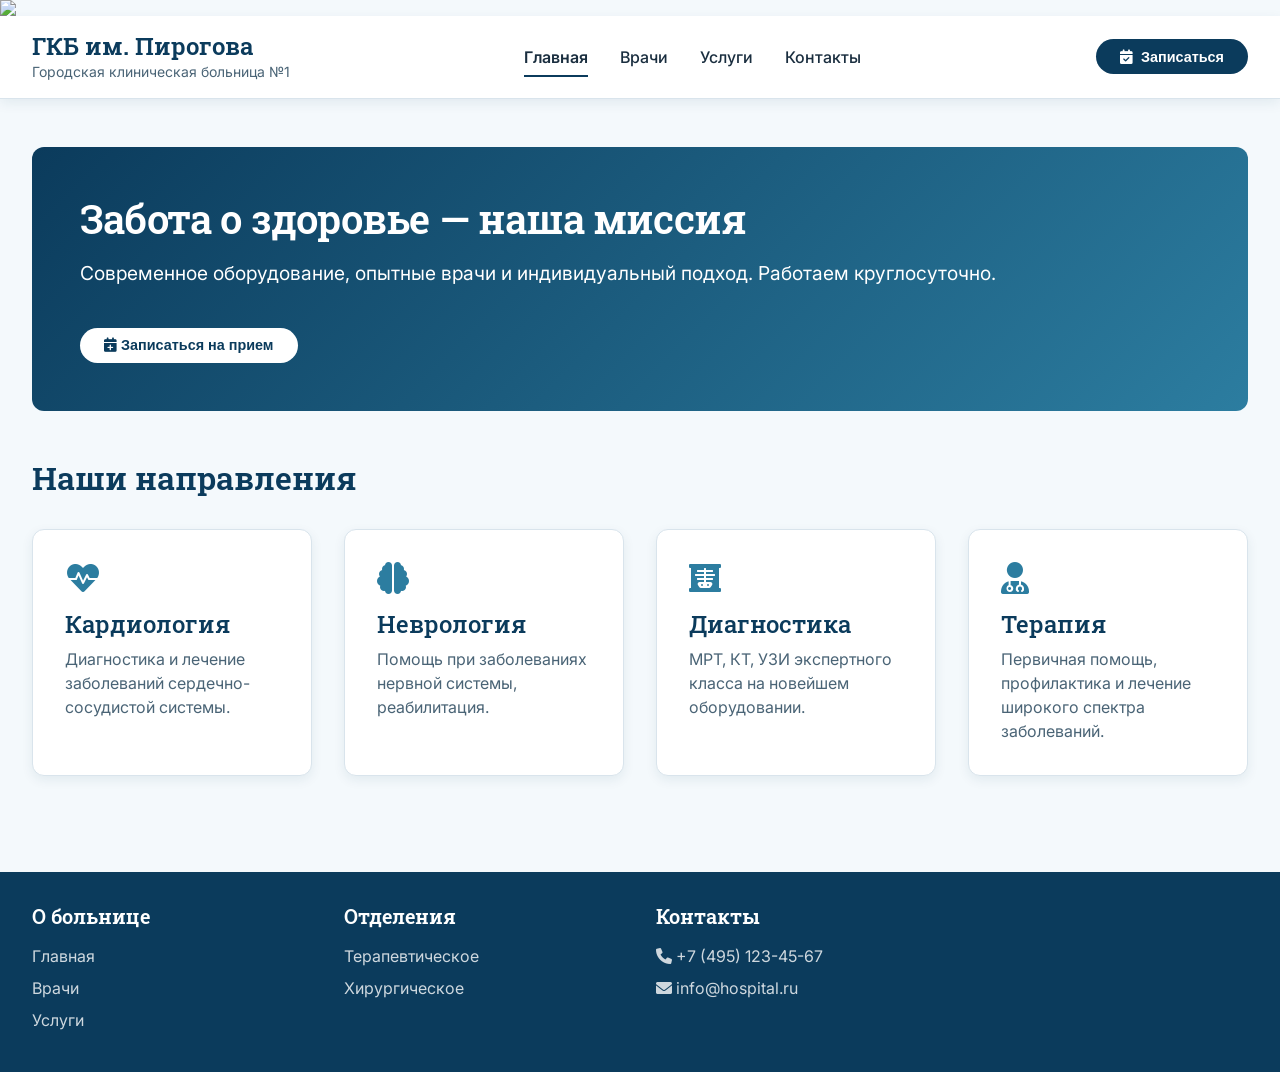
==== index.html @ 6b69a3fd "Add files via upload" ====
<!DOCTYPE html>
<html lang="ru">
<head>
    <meta charset="UTF-8">
    <meta name="viewport" content="width=device-width, initial-scale=1.0">
    <title>ГКБ им. Пирогова - Главная</title>
    <!-- Google Fonts -->
    <link rel="preconnect" href="https://fonts.googleapis.com">
    <link rel="preconnect" href="https://fonts.gstatic.com" crossorigin>
    <link href="https://fonts.googleapis.com/css2?family=Inter:opsz,wght@14..32,400;14..32,500;14..32,600;14..32,700&family=Roboto+Slab:wght@400;500;600;700&display=swap" rel="stylesheet">
    <!-- Font Awesome -->
    <link rel="stylesheet" href="https://cdnjs.cloudflare.com/ajax/libs/font-awesome/6.0.0-beta3/css/all.min.css">
    <!-- Общие стили -->
    <link rel="stylesheet" href="style.css">
    <style>
        .modal {
            display: none;
            position: fixed;
            top: 0;
            left: 0;
            width: 100%;
            height: 100%;
            background-color: rgba(0, 0, 0, 0.6);
            z-index: 1000;
            justify-content: center;
            align-items: center;
            backdrop-filter: blur(5px);
        }

        .modal.active {
            display: flex;
        }

        .modal-content {
            background-color: var(--color-surface);
            border-radius: var(--border-radius);
            width: 90%;
            max-width: 500px;
            max-height: 90vh;
            overflow-y: auto;
            box-shadow: 0 25px 50px rgba(0, 0, 0, 0.3);
            animation: slideIn 0.3s ease;
        }

        @keyframes slideIn {
            from {
                transform: translateY(-50px);
                opacity: 0;
            }
            to {
                transform: translateY(0);
                opacity: 1;
            }
        }

        .modal-header {
            padding: var(--space-lg);
            border-bottom: 1px solid var(--color-border);
            display: flex;
            justify-content: space-between;
            align-items: center;
            background: linear-gradient(135deg, var(--color-primary) 0%, var(--color-secondary) 100%);
            color: white;
            border-radius: var(--border-radius) var(--border-radius) 0 0;
        }

        .modal-header h3 {
            color: white;
            margin-bottom: 0;
            font-size: 1.5rem;
        }

        .modal-header h3 i {
            margin-right: 10px;
        }

        .modal-close {
            background: none;
            border: none;
            color: white;
            font-size: 2rem;
            cursor: pointer;
            opacity: 0.8;
            transition: opacity 0.2s;
            line-height: 1;
        }

        .modal-close:hover {
            opacity: 1;
        }

        .modal-body {
            padding: var(--space-lg);
        }

        /* Стили формы */
        .appointment-form {
            display: flex;
            flex-direction: column;
            gap: var(--space-md);
        }

        .form-group {
            display: flex;
            flex-direction: column;
            gap: var(--space-xs);
        }

        .form-group label {
            font-weight: 600;
            color: var(--color-text-primary);
            font-size: 0.95rem;
        }

        .form-group label i {
            color: var(--color-secondary);
            width: 20px;
            margin-right: 5px;
        }

        .form-group input,
        .form-group select,
        .form-group textarea {
            padding: 0.8rem;
            border: 1px solid var(--color-border);
            border-radius: 8px;
            font-family: var(--font-main);
            font-size: 1rem;
            transition: all 0.2s;
        }

        .form-group input:focus,
        .form-group select:focus,
        .form-group textarea:focus {
            outline: none;
            border-color: var(--color-secondary);
            box-shadow: 0 0 0 3px rgba(44, 125, 160, 0.1);
        }

        .form-group input.error,
        .form-group select.error {
            border-color: #dc3545;
        }

        .error-message {
            color: #dc3545;
            font-size: 0.85rem;
            margin-top: 4px;
            display: none;
        }

        .error-message.show {
            display: block;
        }

        .form-row {
            display: grid;
            grid-template-columns: 1fr 1fr;
            gap: var(--space-sm);
        }

        .checkbox-group {
            display: flex;
            align-items: center;
            gap: 10px;
            margin: var(--space-xs) 0;
        }

        .checkbox-group input[type="checkbox"] {
            width: 18px;
            height: 18px;
            cursor: pointer;
        }

        .checkbox-group label {
            font-size: 0.9rem;
            color: var(--color-text-secondary);
            cursor: pointer;
        }

        .form-actions {
            display: flex;
            gap: var(--space-sm);
            margin-top: var(--space-md);
        }

        .btn-submit {
            flex: 2;
            background-color: var(--color-primary);
            color: white;
            padding: 0.8rem;
            border: none;
            border-radius: 8px;
            font-weight: 600;
            cursor: pointer;
            transition: background-color 0.2s;
            display: inline-flex;
            align-items: center;
            justify-content: center;
            gap: 8px;
        }

        .btn-submit:hover {
            background-color: var(--color-secondary);
        }

        .btn-cancel {
            flex: 1;
            background-color: transparent;
            color: var(--color-text-secondary);
            padding: 0.8rem;
            border: 1px solid var(--color-border);
            border-radius: 8px;
            font-weight: 600;
            cursor: pointer;
            transition: all 0.2s;
        }

        .btn-cancel:hover {
            background-color: var(--color-border);
        }

        .service-info {
            background-color: var(--color-background);
            padding: var(--space-sm);
            border-radius: 8px;
            margin-bottom: var(--space-sm);
            font-size: 0.95rem;
            border-left: 4px solid var(--color-accent);
        }

        .service-info i {
            color: var(--color-secondary);
            margin-right: 8px;
        }

        /* Уведомление об успехе */
        .success-notification {
            position: fixed;
            bottom: 30px;
            right: 30px;
            background-color: #2ecc71;
            color: white;
            padding: var(--space-md) var(--space-lg);
            border-radius: var(--border-radius);
            box-shadow: 0 5px 20px rgba(46, 204, 113, 0.3);
            transform: translateX(400px);
            transition: transform 0.3s ease;
            z-index: 1001;
            display: flex;
            align-items: center;
            gap: 10px;
        }

        .success-notification.show {
            transform: translateX(0);
        }

        .success-notification i {
            font-size: 1.5rem;
        }

        @media (max-width: 768px) {
            .form-row {
                grid-template-columns: 1fr;
            }

            .modal-content {
                width: 95%;
            }
        }
    </style>
</head>
<body>
<img src="myphoto.jpg">
    <!-- Модальное окно записи -->
    <div class="modal" id="appointmentModal">
        <div class="modal-content">
            <div class="modal-header">
                <h3>
                    <i class="fas fa-calendar-plus"></i>
                    Запись на прием
                </h3>
                <button class="modal-close" onclick="closeModal()">&times;</button>
            </div>
            <div class="modal-body">
                <div class="service-info" id="selectedServiceInfo" style="display: none;">
                    <i class="fas fa-info-circle"></i>
                    <span id="selectedServiceText"></span>
                </div>

                <form class="appointment-form" id="appointmentForm" onsubmit="submitAppointment(event)">
                    <div class="form-group">
                        <label><i class="fas fa-user"></i> ФИО *</label>
                        <input type="text" id="name" placeholder="Иванов Иван Иванович" required>
                        <div class="error-message" id="nameError">Пожалуйста, введите ФИО</div>
                    </div>
                    <div class="form-row">
                        <div class="form-group">
                            <label><i class="fas fa-phone"></i> Телефон *</label>
                            <input type="tel" id="phone" placeholder="+7 (___) ___-__-__" required>
                            <div class="error-message" id="phoneError">Введите корректный телефон</div>
                        </div>
                        <div class="form-group">
                            <label><i class="fas fa-calendar"></i> Дата *</label>
                            <input type="date" id="date" required>
                            <div class="error-message" id="dateError">Выберите дату</div>
                        </div>
                    </div>
                    <div class="form-row">
                        <div class="form-group">
                            <label><i class="fas fa-clock"></i> Время</label>
                            <select id="time">
                                <option value="09:00">09:00</option>
                                <option value="10:00">10:00</option>
                                <option value="11:00">11:00</option>
                                <option value="12:00">12:00</option>
                                <option value="13:00">13:00</option>
                                <option value="14:00">14:00</option>
                                <option value="15:00">15:00</option>
                                <option value="16:00">16:00</option>
                                <option value="17:00">17:00</option>
                            </select>
                        </div>
                        <div class="form-group">
                            <label><i class="fas fa-user-md"></i> Специалист</label>
                            <select id="doctor">
                                <option value="">Выберите врача</option>
                                <option value="Петрова А.И. (кардиолог)">Петрова А.И. (кардиолог)</option>
                                <option value="Соколов Д.П. (невролог)">Соколов Д.П. (невролог)</option>
                                <option value="Иванова Е.С. (УЗИ)">Иванова Е.С. (УЗИ)</option>
                                <option value="Козлов А.В. (хирург)">Козлов А.В. (хирург)</option>
                                <option value="Михайлова Т.В. (терапевт)">Михайлова Т.В. (терапевт)</option>
                            </select>
                        </div>
                    </div>
                    <div class="form-group">
                        <label><i class="fas fa-comment"></i> Комментарий</label>
                        <textarea id="comment" rows="3" placeholder="Укажите жалобы или дополнительные пожелания..."></textarea>
                    </div>

                    <div class="form-group">
                        <label><i class="fas fa-phone-alt"></i> Заказать звонок</label>
                        <div class="checkbox-group">
                            <input type="checkbox" id="callRequest">
                            <label for="callRequest">Перезвоните мне для подтверждения записи</label>
                        </div>
                    </div>

                    <div class="checkbox-group">
                        <input type="checkbox" id="consent" required>
                        <label for="consent">Я согласен на обработку персональных данных *</label>
                    </div>
                    <div class="error-message" id="consentError">Необходимо дать согласие</div>

                    <div class="form-actions">
                        <button type="button" class="btn-cancel" onclick="closeModal()">Отмена</button>
                        <button type="submit" class="btn-submit">
                            <i class="fas fa-paper-plane"></i>
                            Отправить заявку
                        </button>
                    </div>
                </form>

                <p style="font-size: 0.8rem; color: var(--color-text-secondary); margin-top: var(--space-sm); text-align: center;">
                    * - обязательные поля
                </p>
            </div>
        </div>
    </div>
    <header>
        <div class="container header-content">
            <div class="logo">
                <h2>ГКБ им. Пирогова</h2>
                <p>Городская клиническая больница №1</p>
            </div>
            <nav>
                <ul>
                    <li><a href="index.html" class="active">Главная</a></li>
                    <li><a href="doctors.html">Врачи</a></li>
                    <li><a href="services.html">Услуги</a></li>
                    <li><a href="contacts.html">Контакты</a></li>
                </ul>
            </nav>
            <button class="btn-appointment" onclick="openModal()">
                <i class="fas fa-calendar-check"></i>
                Записаться
            </button>
        </div>
    </header>

    <main>
        <div class="container">
            <div class="hero-section">
                <h1>Забота о здоровье — наша миссия</h1>
                <p style="font-size: 1.2rem; margin-bottom: var(--space-md);">Современное оборудование, опытные врачи и индивидуальный подход. Работаем круглосуточно.</p>
                <button class="btn-appointment" onclick="openModal()">
                    <i class="fas fa-calendar-plus"></i>
                    Записаться на прием
                </button>
            </div>

            <section>
                <h2>Наши направления</h2>
                <div class="card-grid">
                    <div class="card">
                        <i class="fas fa-heartbeat"></i>
                        <h3>Кардиология</h3>
                        <p>Диагностика и лечение заболеваний сердечно-сосудистой системы.</p>
                    </div>
                    <div class="card">
                        <i class="fas fa-brain"></i>
                        <h3>Неврология</h3>
                        <p>Помощь при заболеваниях нервной системы, реабилитация.</p>
                    </div>
                    <div class="card">
                        <i class="fas fa-x-ray"></i>
                        <h3>Диагностика</h3>
                        <p>МРТ, КТ, УЗИ экспертного класса на новейшем оборудовании.</p>
                    </div>
                    <div class="card">
                        <i class="fas fa-user-md"></i>
                        <h3>Терапия</h3>
                        <p>Первичная помощь, профилактика и лечение широкого спектра заболеваний.</p>
                    </div>
                </div>
            </section>
        </div>
    </main>

    <footer>
        <div class="container">
            <div class="footer-grid">
                <div class="footer-col">
                    <h4>О больнице</h4>
                    <ul>
                        <li><a href="index.html">Главная</a></li>
                        <li><a href="doctors.html">Врачи</a></li>
                        <li><a href="services.html">Услуги</a></li>
                    </ul>
                </div>
                <div class="footer-col">
                    <h4>Отделения</h4>
                    <ul>
                        <li><a href="#">Терапевтическое</a></li>
                        <li><a href="#">Хирургическое</a></li>
                    </ul>
                </div>
                <div class="footer-col">
                    <h4>Контакты</h4>
                    <ul>
                        <li><i class="fas fa-phone"></i> +7 (495) 123-45-67</li>
                        <li><i class="fas fa-envelope"></i> info@hospital.ru</li>
                    </ul>
                </div>
            </div>
        </div>
    </footer>

    <script>
        // Текущие данные для записи
        let currentDoctor = '';
        let currentService = '';

        // Открыть модальное окно
        function openModal(doctor = '', service = '') {
            currentDoctor = doctor;
            currentService = service;

            const modal = document.getElementById('appointmentModal');
            const serviceInfo = document.getElementById('selectedServiceInfo');
            const serviceText = document.getElementById('selectedServiceText');

            if (doctor || service) {
                serviceInfo.style.display = 'block';
                if (doctor) {
                    serviceText.textContent = `Запись к врачу: ${doctor}`;
                } else if (service) {
                    serviceText.textContent = `Услуга: ${service}`;
                }
            } else {
                serviceInfo.style.display = 'none';
            }

            // Устанавливаем минимальную дату (сегодня)
            const today = new Date().toISOString().split('T')[0];
            document.getElementById('date').min = today;

            modal.classList.add('active');
            document.body.style.overflow = 'hidden'; // Запрещаем прокрутку фона
        }

        // Закрыть модальное окно
        function closeModal() {
            document.getElementById('appointmentModal').classList.remove('active');
            document.body.style.overflow = ''; // Возвращаем прокрутку
            // Сбрасываем форму
            document.getElementById('appointmentForm').reset();
            // Скрываем ошибки
            document.querySelectorAll('.error-message').forEach(el => el.classList.remove('show'));
        }

        // Валидация телефона
        function validatePhone(phone) {
            const phoneRegex = /^(\+7|8)[\s\-]?\(?\d{3}\)?[\s\-]?\d{3}[\s\-]?\d{2}[\s\-]?\d{2}$/;
            return phoneRegex.test(phone.replace(/\s+/g, ''));
        }

        // Показать уведомление об успехе
        function showSuccessMessage(name, phone, callRequest) {
            const notification = document.getElementById('successNotification');
            const messageSpan = document.getElementById('successMessage');

            if (callRequest) {
                messageSpan.textContent = `Заказан звонок на номер ${phone}. Ожидайте звонка в ближайшее время.`;
            } else {
                messageSpan.textContent = `Спасибо, ${name}! Мы отправили подтверждение на ваш номер.`;
            }

            notification.classList.add('show');

            // Скрыть через 5 секунд
            setTimeout(() => {
                notification.classList.remove('show');
            }, 5000);
        }

        // Отправка формы
        function submitAppointment(event) {
            event.preventDefault();

            // Сброс ошибок
            document.querySelectorAll('.error-message').forEach(el => el.classList.remove('show'));

            // Получаем значения
            const name = document.getElementById('name').value.trim();
            const phone = document.getElementById('phone').value.trim();
            const date = document.getElementById('date').value;
            const doctor = document.getElementById('doctor').value;
            const comment = document.getElementById('comment').value;
            const callRequest = document.getElementById('callRequest').checked;
            const consent = document.getElementById('consent').checked;

            let isValid = true;

            // Валидация
            if (!name) {
                document.getElementById('nameError').classList.add('show');
                isValid = false;
            }

            if (!phone || !validatePhone(phone)) {
                document.getElementById('phoneError').classList.add('show');
                isValid = false;
            }

            if (!date) {
                document.getElementById('dateError').classList.add('show');
                isValid = false;
            }

            if (!consent) {
                document.getElementById('consentError').classList.add('show');
                isValid = false;
            }

            if (!isValid) {
                return;
            }

            // Здесь можно отправить данные на сервер
            console.log('Данные формы:', {
                name,
                phone,
                date,
                time: document.getElementById('time').value,
                doctor: doctor || 'Не выбран',
                comment,
                callRequest,
                currentDoctor,
                currentService
            });

            // Показываем сообщение об успехе
            showSuccessMessage(name, phone, callRequest);

            // Закрываем модальное окно
            closeModal();

            // Очищаем форму
            document.getElementById('appointmentForm').reset();
        }

        // Закрытие модального окна по клику на фон
        window.onclick = function(event) {
            const modal = document.getElementById('appointmentModal');
            if (event.target === modal) {
                closeModal();
            }
        }

        // Маска для телефона (простая версия)
        document.addEventListener('DOMContentLoaded', function() {
            const phoneInput = document.getElementById('phone');
            if (phoneInput) {
                phoneInput.addEventListener('input', function(e) {
                    let value = e.target.value.replace(/\D/g, '');
                    if (value.length > 0) {
                        if (value.startsWith('7')) {
                            value = '+7' + value.slice(1);
                        } else if (value.startsWith('8')) {
                            value = '+7' + value.slice(1);
                        } else {
                            value = '+7' + value;
                        }
                    }
                    e.target.value = value;
                });
            }
        });
    </script>
</body>
</html>
---- style.css ----
* {
    margin: 0;
    padding: 0;
    box-sizing: border-box;
}

:root {
    --color-primary: #0B3B5C;
    --color-secondary: #2C7DA0;
    --color-accent: #4CB5AB;
    --color-background: #F4F9FC;
    --color-surface: #FFFFFF;
    --color-text-primary: #1A2E3F;
    --color-text-secondary: #4A6476;
    --color-border: #D9E4EC;
    --color-success: #2E7D32;
    --color-error: #C62828;

    --font-main: 'Inter', -apple-system, BlinkMacSystemFont, sans-serif;
    --font-headings: 'Roboto Slab', 'Times New Roman', serif;

    --space-xs: 0.5rem;
    --space-sm: 1rem;
    --space-md: 1.5rem;
    --space-lg: 2rem;
    --space-xl: 3rem;

    --border-radius: 12px;
    --box-shadow: 0 4px 12px rgba(11, 59, 92, 0.08);
}

body {
    font-family: var(--font-main);
    color: var(--color-text-primary);
    background-color: var(--color-background);
    line-height: 1.5;
    font-size: 16px;
    font-weight: 400;
    min-height: 100vh;
    display: flex;
    flex-direction: column;
}

/* === ТИПОГРАФИКА И ИЕРАРХИЯ === */
h1, h2, h3, h4 {
    font-family: var(--font-headings);
    font-weight: 500;
    color: var(--color-primary);
    line-height: 1.2;
    margin-bottom: var(--space-sm);
}

h1 {
    font-size: 2.5rem;
    font-weight: 600;
    letter-spacing: -0.02em;
}

h2 {
    font-size: 2rem;
    font-weight: 600;
}

h3 {
    font-size: 1.5rem;
}

h4 {
    font-size: 1.25rem;
    font-weight: 600;
    font-family: var(--font-main);
}

p {
    margin-bottom: var(--space-sm);
    color: var(--color-text-secondary);
}

a {
    text-decoration: none;
    color: inherit;
}

/* === КОНТЕЙНЕР === */
.container {
    max-width: 1280px;
    margin: 0 auto;
    padding: 0 var(--space-lg);
    width: 100%;
}

/* === ХЕДЕР === */
header {
    background-color: var(--color-surface);
    border-bottom: 1px solid var(--color-border);
    padding: var(--space-sm) 0;
    position: sticky;
    top: 0;
    z-index: 100;
    box-shadow: var(--box-shadow);
}

.header-content {
    display: flex;
    justify-content: space-between;
    align-items: center;
    flex-wrap: wrap;
    gap: var(--space-sm);
}

.logo h2 {
    margin-bottom: 0;
    font-size: 1.5rem;
    color: var(--color-primary);
}

.logo p {
    margin-bottom: 0;
    font-size: 0.875rem;
    color: var(--color-text-secondary);
}

nav ul {
    display: flex;
    list-style: none;
    gap: var(--space-lg);
    flex-wrap: wrap;
}

nav a {
    font-weight: 500;
    padding: var(--space-xs) 0;
    border-bottom: 2px solid transparent;
    transition: border-color 0.2s;
}

nav a:hover {
    border-bottom-color: var(--color-accent);
}

nav a.active {
    border-bottom-color: var(--color-primary);
    font-weight: 600;
}

.btn-appointment {
    background-color: var(--color-primary);
    color: white;
    padding: 0.6rem var(--space-md);
    border-radius: 40px;
    font-weight: 600;
    font-size: 0.9rem;
    transition: background-color 0.2s;
    border: none;
    cursor: pointer;
    display: inline-flex;
    align-items: center;
    gap: 8px;
}

.btn-appointment:hover {
    background-color: var(--color-secondary);
}

/* === ОСНОВНОЙ КОНТЕНТ === */
main {
    flex: 1;
    padding: var(--space-xl) 0;
}

/* === ФУТЕР === */
footer {
    background-color: var(--color-primary);
    color: rgba(255, 255, 255, 0.8);
    padding: var(--space-lg) 0;
    margin-top: auto;
}

.footer-grid {
    display: grid;
    grid-template-columns: repeat(4, 1fr);
    gap: var(--space-lg);
}

.footer-col h4 {
    color: white;
    margin-bottom: var(--space-sm);
    font-family: var(--font-headings);
}

.footer-col ul {
    list-style: none;
}

.footer-col li {
    margin-bottom: var(--space-xs);
}

.footer-col a {
    transition: opacity 0.2s;
}

.footer-col a:hover {
    opacity: 1;
    text-decoration: underline;
}

.copyright {
    text-align: center;
    margin-top: var(--space-lg);
    padding-top: var(--space-lg);
    border-top: 1px solid rgba(255, 255, 255, 0.2);
    font-size: 0.875rem;
}

/* === КОМПОНЕНТЫ === */
.page-header {
    margin-bottom: var(--space-xl);
    text-align: center;
}

.page-header p {
    font-size: 1.2rem;
    max-width: 700px;
    margin-left: auto;
    margin-right: auto;
}

.hero-section {
    background: linear-gradient(135deg, var(--color-primary) 0%, var(--color-secondary) 100%);
    color: white;
    padding: var(--space-xl);
    border-radius: var(--border-radius);
    margin-bottom: var(--space-xl);
}

.hero-section h1,
.hero-section h2,
.hero-section p {
    color: white;
}

.hero-section .btn-appointment {
    background-color: white;
    color: var(--color-primary);
    margin-top: var(--space-sm);
    display: inline-block;
}

.hero-section .btn-appointment:hover {
    background-color: var(--color-background);
}

.card-grid {
    display: grid;
    grid-template-columns: repeat(auto-fit, minmax(280px, 1fr));
    gap: var(--space-lg);
    margin: var(--space-lg) 0;
}

.card {
    background-color: var(--color-surface);
    border-radius: var(--border-radius);
    padding: var(--space-lg);
    box-shadow: var(--box-shadow);
    border: 1px solid var(--color-border);
    transition: transform 0.2s, box-shadow 0.2s;
}

.card:hover {
    transform: translateY(-4px);
    box-shadow: 0 8px 24px rgba(11, 59, 92, 0.12);
}

.card i {
    font-size: 2rem;
    color: var(--color-secondary);
    margin-bottom: var(--space-sm);
}

.card h3 {
    margin-bottom: var(--space-xs);
}

.card p {
    margin-bottom: 0;
}

.btn-outline {
    border: 1px solid var(--color-primary);
    color: var(--color-primary);
    background: transparent;
    padding: 0.4rem var(--space-sm);
    border-radius: 40px;
    font-size: 0.8rem;
    font-weight: 600;
    cursor: pointer;
    transition: all 0.2s;
    display: inline-flex;
    align-items: center;
    gap: 4px;
}

.btn-outline:hover {
    background-color: var(--color-primary);
    color: white;
}

.btn-primary {
    background-color: var(--color-primary);
    color: white;
    padding: 0.6rem var(--space-md);
    border-radius: 40px;
    font-weight: 600;
    font-size: 0.9rem;
    transition: background-color 0.2s;
    border: none;
    cursor: pointer;
    display: inline-flex;
    align-items: center;
    gap: 8px;
}

.btn-primary:hover {
    background-color: var(--color-secondary);
}

section {
    margin-bottom: var(--space-xl);
}

hr {
    border: none;
    border-top: 1px solid var(--color-border);
    margin: var(--space-xl) 0;
}

/* === АДАПТИВНОСТЬ === */
@media (max-width: 768px) {
    h1 { font-size: 2rem; }
    h2 { font-size: 1.75rem; }

    .header-content {
        flex-direction: column;
        text-align: center;
    }

    nav ul {
        gap: var(--space-sm);
        justify-content: center;
    }

    .footer-grid {
        grid-template-columns: 1fr 1fr;
    }

    .hero-section {
        padding: var(--space-lg);
        text-align: center;
    }
}

@media (max-width: 480px) {
    .footer-grid {
        grid-template-columns: 1fr;
    }
}
/* Добавьте в конец вашего style.css */

/* Стили для приложения */
.app-container {
    max-width: 1400px;
    margin: 0 auto;
}

.form-card, .controls-card, .appointments-list {
    background-color: var(--color-surface);
    border-radius: var(--border-radius);
    padding: var(--space-lg);
    margin-bottom: var(--space-lg);
    box-shadow: var(--box-shadow);
    border: 1px solid var(--color-border);
}

.form-row {
    display: grid;
    grid-template-columns: repeat(auto-fit, minmax(200px, 1fr));
    gap: var(--space-md);
    margin-bottom: var(--space-md);
}

.form-group {
    margin-bottom: var(--space-md);
}

.form-group label {
    display: block;
    margin-bottom: var(--space-xs);
    font-weight: 500;
    color: var(--color-text-primary);
}

.form-group input,
.form-group select,
.form-group textarea {
    width: 100%;
    padding: 0.8rem;
    border: 1px solid var(--color-border);
    border-radius: 8px;
    font-family: var(--font-main);
    font-size: 1rem;
    transition: border-color 0.2s;
}

.form-group input:focus,
.form-group select:focus,
.form-group textarea:focus {
    outline: none;
    border-color: var(--color-secondary);
}

.btn-submit {
    background-color: var(--color-primary);
    color: white;
    padding: 0.8rem 1.5rem;
    border: none;
    border-radius: 8px;
    font-weight: 600;
    cursor: pointer;
    transition: background-color 0.2s;
    display: inline-flex;
    align-items: center;
    gap: 8px;
}

.btn-submit:hover {
    background-color: var(--color-secondary);
}

.btn-cancel {
    background-color: #e0e7ed;
    color: var(--color-text-primary);
    padding: 0.8rem 1.5rem;
    border: none;
    border-radius: 8px;
    font-weight: 600;
    cursor: pointer;
    transition: background-color 0.2s;
    display: inline-flex;
    align-items: center;
    gap: 8px;
}

.btn-cancel:hover {
    background-color: #cbd5e1;
}

.controls-row {
    display: flex;
    flex-wrap: wrap;
    gap: var(--space-md);
    align-items: flex-end;
}

.search-box {
    flex: 2;
    min-width: 200px;
    position: relative;
}

.search-box i {
    position: absolute;
    left: 12px;
    top: 50%;
    transform: translateY(-50%);
    color: var(--color-text-secondary);
}

.search-box input {
    width: 100%;
    padding: 0.8rem 0.8rem 0.8rem 2.5rem;
    border: 1px solid var(--color-border);
    border-radius: 40px;
    font-size: 1rem;
}

.filter-box, .sort-box {
    flex: 1;
    min-width: 180px;
}

.filter-box label, .sort-box label {
    display: block;
    margin-bottom: 4px;
    font-size: 0.85rem;
    font-weight: 500;
}

.filter-box select, .sort-box select {
    width: 100%;
    padding: 0.7rem;
    border: 1px solid var(--color-border);
    border-radius: 8px;
    background-color: white;
}

.appointments-grid {
    display: grid;
    grid-template-columns: repeat(auto-fill, minmax(320px, 1fr));
    gap: var(--space-md);
    margin-top: var(--space-md);
}

.appointment-card {
    background-color: var(--color-background);
    border-radius: var(--border-radius);
    padding: var(--space-md);
    border: 1px solid var(--color-border);
    transition: transform 0.2s, box-shadow 0.2s;
}

.appointment-card:hover {
    transform: translateY(-3px);
    box-shadow: var(--box-shadow);
}

.card-header {
    display: flex;
    justify-content: space-between;
    align-items: flex-start;
    margin-bottom: var(--space-sm);
    flex-wrap: wrap;
    gap: 8px;
}

.card-header h4 {
    margin-bottom: 0;
    color: var(--color-primary);
}

.card-badge {
    background-color: var(--color-accent);
    color: white;
    padding: 0.2rem 0.6rem;
    border-radius: 20px;
    font-size: 0.75rem;
    font-weight: 500;
}

.card-body p {
    margin-bottom: 8px;
    font-size: 0.9rem;
    display: flex;
    align-items: center;
    gap: 8px;
}

.card-body i {
    width: 20px;
    color: var(--color-secondary);
}

.card-actions {
    display: flex;
    gap: var(--space-sm);
    margin-top: var(--space-md);
    padding-top: var(--space-sm);
    border-top: 1px solid var(--color-border);
}

.btn-edit, .btn-delete {
    flex: 1;
    padding: 0.4rem;
    border: none;
    border-radius: 6px;
    cursor: pointer;
    font-size: 0.85rem;
    font-weight: 500;
    display: inline-flex;
    align-items: center;
    justify-content: center;
    gap: 6px;
    transition: all 0.2s;
}

.btn-edit {
    background-color: #e8f0fe;
    color: var(--color-primary);
}

.btn-edit:hover {
    background-color: var(--color-primary);
    color: white;
}

.btn-delete {
    background-color: #fee2e2;
    color: #dc2626;
}

.btn-delete:hover {
    background-color: #dc2626;
    color: white;
}

.placeholder-message {
    text-align: center;
    padding: var(--space-xl);
    color: var(--color-text-secondary);
    grid-column: 1 / -1;
}

.form-actions {
    display: flex;
    gap: var(--space-sm);
    margin-top: var(--space-md);
}

@media (max-width: 768px) {
    .controls-row {
        flex-direction: column;
    }

    .filter-box, .sort-box {
        width: 100%;
    }

    .appointments-grid {
        grid-template-columns: 1fr;
    }
}
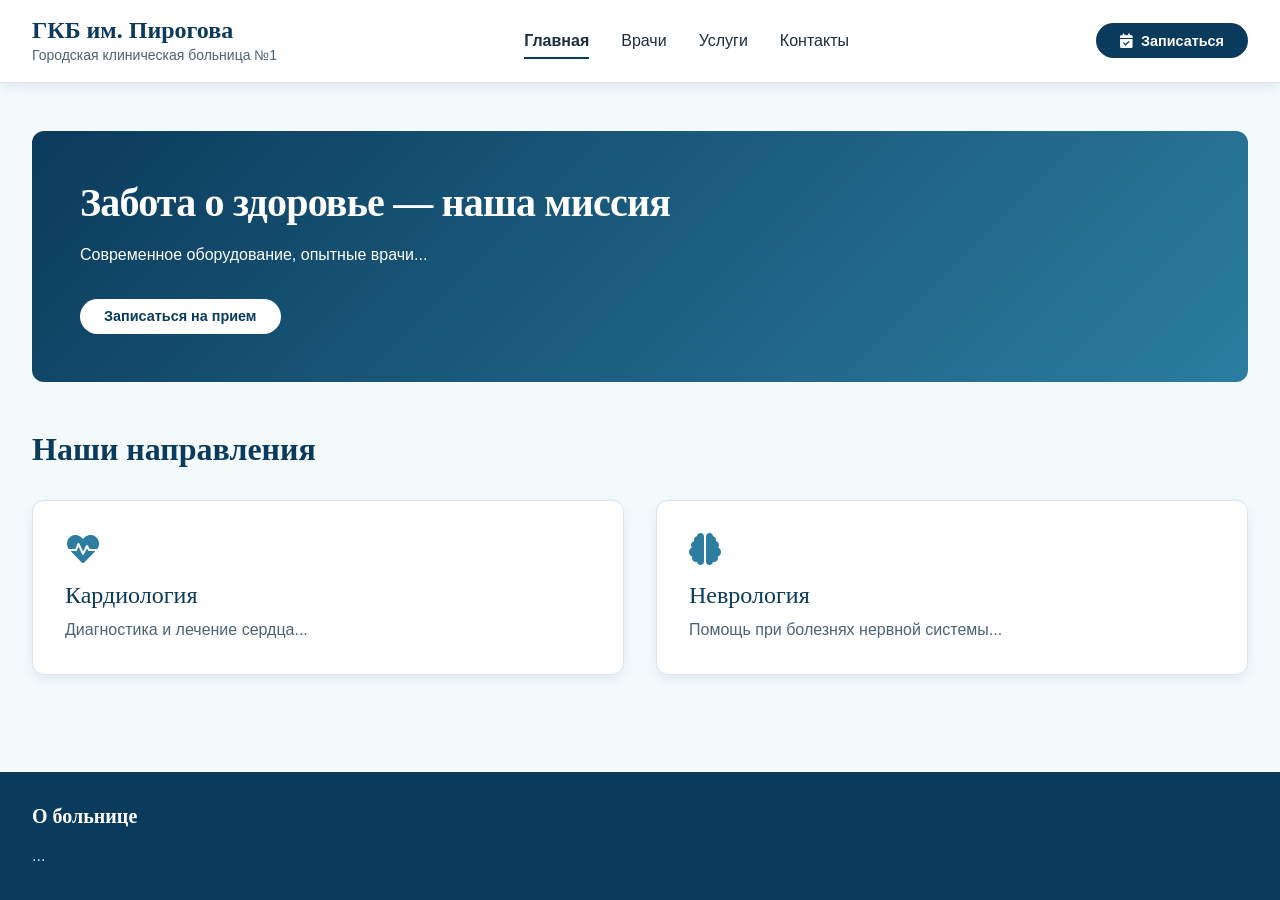
==== commit c696e158: "Update index.html" ====
--- a/index.html
+++ b/index.html
@@ -1,623 +1,253 @@
 <!DOCTYPE html>
 <html lang="ru">
 <head>
-    <meta charset="UTF-8">
-    <meta name="viewport" content="width=device-width, initial-scale=1.0">
-    <title>ГКБ им. Пирогова - Главная</title>
-    <!-- Google Fonts -->
-    <link rel="preconnect" href="https://fonts.googleapis.com">
-    <link rel="preconnect" href="https://fonts.gstatic.com" crossorigin>
-    <link href="https://fonts.googleapis.com/css2?family=Inter:opsz,wght@14..32,400;14..32,500;14..32,600;14..32,700&family=Roboto+Slab:wght@400;500;600;700&display=swap" rel="stylesheet">
-    <!-- Font Awesome -->
+    <meta charset="UTF-8">  <!-- Чтобы нормально отображались русские буквы -->
+    <meta name="viewport" content="width=device-width, initial-scale=1.0"> <!-- Чтобы на телефонах сайт нормально сжимался -->
+    <title>ГКБ им. Пирогова - Главная</title> <!-- Это название вкладки в браузере -->
+
+    <!-- Подключаем шрифты Google (чтобы текст красиво выглядел) -->
+    <link href="https://fonts.googleapis.com/css2?family=Inter...">
+
+    <!-- Иконки Font Awesome (всякие картинки: телефон, календарик и т.д.) -->
     <link rel="stylesheet" href="https://cdnjs.cloudflare.com/ajax/libs/font-awesome/6.0.0-beta3/css/all.min.css">
-    <!-- Общие стили -->
+
+    <!-- Основные стили (цвета, отступы, шрифты) — лежат в отдельном файле style.css -->
     <link rel="stylesheet" href="style.css">
+
     <style>
-        .modal {
-            display: none;
+        /* Стили, которые относятся только к этой странице */
+
+        .modal { /* Это затемнённое окно, которое выскакивает поверх страницы */
+            display: none;  /* Сначала окно скрыто */
             position: fixed;
             top: 0;
             left: 0;
             width: 100%;
             height: 100%;
-            background-color: rgba(0, 0, 0, 0.6);
-            z-index: 1000;
-            justify-content: center;
-            align-items: center;
-            backdrop-filter: blur(5px);
-        }
-
-        .modal.active {
+            background-color: rgba(0, 0, 0, 0.6); /* Полупрозрачный чёрный фон */
+            backdrop-filter: blur(5px); /* Размытие фона за окном */
+        }
+
+        .modal.active { /* Когда к окну добавляют класс .active — оно появляется */
             display: flex;
         }
 
-        .modal-content {
-            background-color: var(--color-surface);
-            border-radius: var(--border-radius);
+        .modal-content { /* Белая карточка внутри модального окна */
+            background-color: white;
+            border-radius: 12px;
             width: 90%;
             max-width: 500px;
-            max-height: 90vh;
-            overflow-y: auto;
-            box-shadow: 0 25px 50px rgba(0, 0, 0, 0.3);
-            animation: slideIn 0.3s ease;
-        }
-
-        @keyframes slideIn {
-            from {
-                transform: translateY(-50px);
-                opacity: 0;
-            }
-            to {
-                transform: translateY(0);
-                opacity: 1;
-            }
-        }
-
-        .modal-header {
-            padding: var(--space-lg);
-            border-bottom: 1px solid var(--color-border);
-            display: flex;
-            justify-content: space-between;
-            align-items: center;
-            background: linear-gradient(135deg, var(--color-primary) 0%, var(--color-secondary) 100%);
-            color: white;
-            border-radius: var(--border-radius) var(--border-radius) 0 0;
-        }
-
-        .modal-header h3 {
-            color: white;
-            margin-bottom: 0;
-            font-size: 1.5rem;
-        }
-
-        .modal-header h3 i {
-            margin-right: 10px;
-        }
-
-        .modal-close {
-            background: none;
-            border: none;
-            color: white;
-            font-size: 2rem;
-            cursor: pointer;
-            opacity: 0.8;
-            transition: opacity 0.2s;
-            line-height: 1;
-        }
-
-        .modal-close:hover {
-            opacity: 1;
-        }
-
-        .modal-body {
-            padding: var(--space-lg);
-        }
-
-        /* Стили формы */
-        .appointment-form {
-            display: flex;
-            flex-direction: column;
-            gap: var(--space-md);
-        }
-
-        .form-group {
-            display: flex;
-            flex-direction: column;
-            gap: var(--space-xs);
-        }
-
-        .form-group label {
-            font-weight: 600;
-            color: var(--color-text-primary);
-            font-size: 0.95rem;
-        }
-
-        .form-group label i {
-            color: var(--color-secondary);
-            width: 20px;
-            margin-right: 5px;
-        }
-
-        .form-group input,
-        .form-group select,
-        .form-group textarea {
-            padding: 0.8rem;
-            border: 1px solid var(--color-border);
-            border-radius: 8px;
-            font-family: var(--font-main);
-            font-size: 1rem;
-            transition: all 0.2s;
-        }
-
-        .form-group input:focus,
-        .form-group select:focus,
-        .form-group textarea:focus {
-            outline: none;
-            border-color: var(--color-secondary);
-            box-shadow: 0 0 0 3px rgba(44, 125, 160, 0.1);
-        }
-
-        .form-group input.error,
-        .form-group select.error {
-            border-color: #dc3545;
-        }
-
-        .error-message {
+            animation: slideIn 0.3s ease; /* Плавный выезд сверху */
+        }
+
+        @keyframes slideIn { /* Анимация: окно выезжает сверху */
+            from { transform: translateY(-50px); opacity: 0; }
+            to { transform: translateY(0); opacity: 1; }
+        }
+
+        .modal-header { /* Верхняя часть модального окна — градиентный фон */
+            background: linear-gradient(135deg, #0B3B5C 0%, #2C7DA0 100%);
+            border-radius: 12px 12px 0 0;
+        }
+
+        .form-row { /* Два поля в одной строке (например, телефон и дата) */
+            display: grid;
+            grid-template-columns: 1fr 1fr; /* Две колонки одинаковой ширины */
+            gap: 1rem;
+        }
+
+        .error-message { /* Красное сообщение об ошибке (сначала скрыто) */
             color: #dc3545;
-            font-size: 0.85rem;
-            margin-top: 4px;
             display: none;
         }
 
-        .error-message.show {
+        .error-message.show { /* Когда ошибку нужно показать — добавляется класс .show */
             display: block;
         }
 
-        .form-row {
-            display: grid;
-            grid-template-columns: 1fr 1fr;
-            gap: var(--space-sm);
-        }
-
-        .checkbox-group {
-            display: flex;
-            align-items: center;
-            gap: 10px;
-            margin: var(--space-xs) 0;
-        }
-
-        .checkbox-group input[type="checkbox"] {
-            width: 18px;
-            height: 18px;
-            cursor: pointer;
-        }
-
-        .checkbox-group label {
-            font-size: 0.9rem;
-            color: var(--color-text-secondary);
-            cursor: pointer;
-        }
-
-        .form-actions {
-            display: flex;
-            gap: var(--space-sm);
-            margin-top: var(--space-md);
-        }
-
-        .btn-submit {
-            flex: 2;
-            background-color: var(--color-primary);
-            color: white;
-            padding: 0.8rem;
-            border: none;
-            border-radius: 8px;
-            font-weight: 600;
-            cursor: pointer;
-            transition: background-color 0.2s;
-            display: inline-flex;
-            align-items: center;
-            justify-content: center;
-            gap: 8px;
-        }
-
-        .btn-submit:hover {
-            background-color: var(--color-secondary);
-        }
-
-        .btn-cancel {
-            flex: 1;
-            background-color: transparent;
-            color: var(--color-text-secondary);
-            padding: 0.8rem;
-            border: 1px solid var(--color-border);
-            border-radius: 8px;
-            font-weight: 600;
-            cursor: pointer;
-            transition: all 0.2s;
-        }
-
-        .btn-cancel:hover {
-            background-color: var(--color-border);
-        }
-
-        .service-info {
-            background-color: var(--color-background);
-            padding: var(--space-sm);
-            border-radius: 8px;
-            margin-bottom: var(--space-sm);
-            font-size: 0.95rem;
-            border-left: 4px solid var(--color-accent);
-        }
-
-        .service-info i {
-            color: var(--color-secondary);
-            margin-right: 8px;
-        }
-
-        /* Уведомление об успехе */
-        .success-notification {
+        .success-notification { /* Зелёное уведомление, которое выезжает снизу-справа */
             position: fixed;
             bottom: 30px;
             right: 30px;
             background-color: #2ecc71;
-            color: white;
-            padding: var(--space-md) var(--space-lg);
-            border-radius: var(--border-radius);
-            box-shadow: 0 5px 20px rgba(46, 204, 113, 0.3);
-            transform: translateX(400px);
-            transition: transform 0.3s ease;
-            z-index: 1001;
-            display: flex;
-            align-items: center;
-            gap: 10px;
-        }
-
-        .success-notification.show {
+            transform: translateX(400px); /* Сначала спрятано за правым краем */
+        }
+
+        .success-notification.show { /* При появлении выезжает */
             transform: translateX(0);
         }
 
-        .success-notification i {
-            font-size: 1.5rem;
-        }
-
-        @media (max-width: 768px) {
+        @media (max-width: 768px) { /* Правила для телефонов (ширина меньше 768px) */
             .form-row {
-                grid-template-columns: 1fr;
-            }
-
-            .modal-content {
-                width: 95%;
+                grid-template-columns: 1fr; /* Поля не в ряд, а друг под другом */
             }
         }
     </style>
 </head>
 <body>
-<img src="myphoto.jpg">
-    <!-- Модальное окно записи -->
-    <div class="modal" id="appointmentModal">
-        <div class="modal-content">
-            <div class="modal-header">
-                <h3>
-                    <i class="fas fa-calendar-plus"></i>
-                    Запись на прием
-                </h3>
-                <button class="modal-close" onclick="closeModal()">&times;</button>
+
+<!-- ЭТО МОДАЛЬНОЕ ОКНО (ВСПЛЫВАЮЩАЯ ФОРМА ЗАПИСИ) -->
+<div class="modal" id="appointmentModal">
+    <div class="modal-content">
+        <div class="modal-header">
+            <h3><i class="fas fa-calendar-plus"></i> Запись на прием</h3>
+            <button class="modal-close" onclick="closeModal()">&times;</button> <!-- Кнопка-крестик -->
+        </div>
+        <div class="modal-body">
+            <!-- Здесь будет форма -->
+            <form id="appointmentForm" onsubmit="submitAppointment(event)">
+                <!-- Поля: ФИО, телефон, дата, врач, комментарий, чекбоксы -->
+                <!-- Кнопки: Отмена и Отправить -->
+            </form>
+        </div>
+    </div>
+</div>
+
+<!-- ШАПКА САЙТА (ХЕДЕР) -->
+<header>
+    <div class="container header-content">
+        <div class="logo">
+            <h2>ГКБ им. Пирогова</h2>
+            <p>Городская клиническая больница №1</p>
+        </div>
+        <nav>
+            <ul>
+                <li><a href="index.html" class="active">Главная</a></li> <!-- class="active" — подсветка текущей страницы -->
+                <li><a href="doctors.html">Врачи</a></li>
+                <li><a href="services.html">Услуги</a></li>
+                <li><a href="contacts.html">Контакты</a></li>
+            </ul>
+        </nav>
+        <button class="btn-appointment" onclick="openModal()"> <!-- Кнопка "Записаться" открывает модалку -->
+            <i class="fas fa-calendar-check"></i> Записаться
+        </button>
+    </div>
+</header>
+
+<!-- ОСНОВНОЕ СОДЕРЖИМОЕ -->
+<main>
+    <div class="container">
+        <!-- БОЛЬШАЯ КРАСИВАЯ СЕКЦИЯ С ГРАДИЕНТОМ -->
+        <div class="hero-section">
+            <h1>Забота о здоровье — наша миссия</h1>
+            <p>Современное оборудование, опытные врачи...</p>
+            <button class="btn-appointment" onclick="openModal()">Записаться на прием</button>
+        </div>
+
+        <!-- БЛОК С НАПРАВЛЕНИЯМИ (КАРТОЧКИ) -->
+        <section>
+            <h2>Наши направления</h2>
+            <div class="card-grid">
+                <div class="card">
+                    <i class="fas fa-heartbeat"></i>
+                    <h3>Кардиология</h3>
+                    <p>Диагностика и лечение сердца...</p>
+                </div>
+                <div class="card">
+                    <i class="fas fa-brain"></i>
+                    <h3>Неврология</h3>
+                    <p>Помощь при болезнях нервной системы...</p>
+                </div>
+                <!-- ещё две карточки -->
             </div>
-            <div class="modal-body">
-                <div class="service-info" id="selectedServiceInfo" style="display: none;">
-                    <i class="fas fa-info-circle"></i>
-                    <span id="selectedServiceText"></span>
-                </div>
-
-                <form class="appointment-form" id="appointmentForm" onsubmit="submitAppointment(event)">
-                    <div class="form-group">
-                        <label><i class="fas fa-user"></i> ФИО *</label>
-                        <input type="text" id="name" placeholder="Иванов Иван Иванович" required>
-                        <div class="error-message" id="nameError">Пожалуйста, введите ФИО</div>
-                    </div>
-                    <div class="form-row">
-                        <div class="form-group">
-                            <label><i class="fas fa-phone"></i> Телефон *</label>
-                            <input type="tel" id="phone" placeholder="+7 (___) ___-__-__" required>
-                            <div class="error-message" id="phoneError">Введите корректный телефон</div>
-                        </div>
-                        <div class="form-group">
-                            <label><i class="fas fa-calendar"></i> Дата *</label>
-                            <input type="date" id="date" required>
-                            <div class="error-message" id="dateError">Выберите дату</div>
-                        </div>
-                    </div>
-                    <div class="form-row">
-                        <div class="form-group">
-                            <label><i class="fas fa-clock"></i> Время</label>
-                            <select id="time">
-                                <option value="09:00">09:00</option>
-                                <option value="10:00">10:00</option>
-                                <option value="11:00">11:00</option>
-                                <option value="12:00">12:00</option>
-                                <option value="13:00">13:00</option>
-                                <option value="14:00">14:00</option>
-                                <option value="15:00">15:00</option>
-                                <option value="16:00">16:00</option>
-                                <option value="17:00">17:00</option>
-                            </select>
-                        </div>
-                        <div class="form-group">
-                            <label><i class="fas fa-user-md"></i> Специалист</label>
-                            <select id="doctor">
-                                <option value="">Выберите врача</option>
-                                <option value="Петрова А.И. (кардиолог)">Петрова А.И. (кардиолог)</option>
-                                <option value="Соколов Д.П. (невролог)">Соколов Д.П. (невролог)</option>
-                                <option value="Иванова Е.С. (УЗИ)">Иванова Е.С. (УЗИ)</option>
-                                <option value="Козлов А.В. (хирург)">Козлов А.В. (хирург)</option>
-                                <option value="Михайлова Т.В. (терапевт)">Михайлова Т.В. (терапевт)</option>
-                            </select>
-                        </div>
-                    </div>
-                    <div class="form-group">
-                        <label><i class="fas fa-comment"></i> Комментарий</label>
-                        <textarea id="comment" rows="3" placeholder="Укажите жалобы или дополнительные пожелания..."></textarea>
-                    </div>
-
-                    <div class="form-group">
-                        <label><i class="fas fa-phone-alt"></i> Заказать звонок</label>
-                        <div class="checkbox-group">
-                            <input type="checkbox" id="callRequest">
-                            <label for="callRequest">Перезвоните мне для подтверждения записи</label>
-                        </div>
-                    </div>
-
-                    <div class="checkbox-group">
-                        <input type="checkbox" id="consent" required>
-                        <label for="consent">Я согласен на обработку персональных данных *</label>
-                    </div>
-                    <div class="error-message" id="consentError">Необходимо дать согласие</div>
-
-                    <div class="form-actions">
-                        <button type="button" class="btn-cancel" onclick="closeModal()">Отмена</button>
-                        <button type="submit" class="btn-submit">
-                            <i class="fas fa-paper-plane"></i>
-                            Отправить заявку
-                        </button>
-                    </div>
-                </form>
-
-                <p style="font-size: 0.8rem; color: var(--color-text-secondary); margin-top: var(--space-sm); text-align: center;">
-                    * - обязательные поля
-                </p>
+        </section>
+    </div>
+</main>
+
+<!-- ПОДВАЛ (ФУТЕР) -->
+<footer>
+    <div class="container">
+        <div class="footer-grid">
+            <div class="footer-col">
+                <h4>О больнице</h4>
+                <ul>...</ul>
             </div>
-        </div>
-    </div>
-    <header>
-        <div class="container header-content">
-            <div class="logo">
-                <h2>ГКБ им. Пирогова</h2>
-                <p>Городская клиническая больница №1</p>
-            </div>
-            <nav>
-                <ul>
-                    <li><a href="index.html" class="active">Главная</a></li>
-                    <li><a href="doctors.html">Врачи</a></li>
-                    <li><a href="services.html">Услуги</a></li>
-                    <li><a href="contacts.html">Контакты</a></li>
-                </ul>
-            </nav>
-            <button class="btn-appointment" onclick="openModal()">
-                <i class="fas fa-calendar-check"></i>
-                Записаться
-            </button>
-        </div>
-    </header>
-
-    <main>
-        <div class="container">
-            <div class="hero-section">
-                <h1>Забота о здоровье — наша миссия</h1>
-                <p style="font-size: 1.2rem; margin-bottom: var(--space-md);">Современное оборудование, опытные врачи и индивидуальный подход. Работаем круглосуточно.</p>
-                <button class="btn-appointment" onclick="openModal()">
-                    <i class="fas fa-calendar-plus"></i>
-                    Записаться на прием
-                </button>
-            </div>
-
-            <section>
-                <h2>Наши направления</h2>
-                <div class="card-grid">
-                    <div class="card">
-                        <i class="fas fa-heartbeat"></i>
-                        <h3>Кардиология</h3>
-                        <p>Диагностика и лечение заболеваний сердечно-сосудистой системы.</p>
-                    </div>
-                    <div class="card">
-                        <i class="fas fa-brain"></i>
-                        <h3>Неврология</h3>
-                        <p>Помощь при заболеваниях нервной системы, реабилитация.</p>
-                    </div>
-                    <div class="card">
-                        <i class="fas fa-x-ray"></i>
-                        <h3>Диагностика</h3>
-                        <p>МРТ, КТ, УЗИ экспертного класса на новейшем оборудовании.</p>
-                    </div>
-                    <div class="card">
-                        <i class="fas fa-user-md"></i>
-                        <h3>Терапия</h3>
-                        <p>Первичная помощь, профилактика и лечение широкого спектра заболеваний.</p>
-                    </div>
-                </div>
-            </section>
-        </div>
-    </main>
-
-    <footer>
-        <div class="container">
-            <div class="footer-grid">
-                <div class="footer-col">
-                    <h4>О больнице</h4>
-                    <ul>
-                        <li><a href="index.html">Главная</a></li>
-                        <li><a href="doctors.html">Врачи</a></li>
-                        <li><a href="services.html">Услуги</a></li>
-                    </ul>
-                </div>
-                <div class="footer-col">
-                    <h4>Отделения</h4>
-                    <ul>
-                        <li><a href="#">Терапевтическое</a></li>
-                        <li><a href="#">Хирургическое</a></li>
-                    </ul>
-                </div>
-                <div class="footer-col">
-                    <h4>Контакты</h4>
-                    <ul>
-                        <li><i class="fas fa-phone"></i> +7 (495) 123-45-67</li>
-                        <li><i class="fas fa-envelope"></i> info@hospital.ru</li>
-                    </ul>
-                </div>
-            </div>
-        </div>
-    </footer>
-
-    <script>
-        // Текущие данные для записи
-        let currentDoctor = '';
-        let currentService = '';
-
-        // Открыть модальное окно
-        function openModal(doctor = '', service = '') {
-            currentDoctor = doctor;
-            currentService = service;
-
-            const modal = document.getElementById('appointmentModal');
-            const serviceInfo = document.getElementById('selectedServiceInfo');
-            const serviceText = document.getElementById('selectedServiceText');
-
-            if (doctor || service) {
-                serviceInfo.style.display = 'block';
-                if (doctor) {
-                    serviceText.textContent = `Запись к врачу: ${doctor}`;
-                } else if (service) {
-                    serviceText.textContent = `Услуга: ${service}`;
+            <!-- ещё колонки -->
+        </div>
+    </div>
+</footer>
+
+<script>
+    // ========== JavaScript (поведение страницы) ==========
+
+    let currentDoctor = '';
+    let currentService = '';
+
+    // Функция открытия модального окна
+    function openModal(doctor = '', service = '') {
+        // Запоминаем, к кому или на какую услугу записываемся
+        currentDoctor = doctor;
+        currentService = service;
+
+        const modal = document.getElementById('appointmentModal');
+        // Показываем информационный блок, если запись к конкретному врачу или услуге
+        if (doctor || service) {
+            // ... показываем подсказку
+        }
+
+        // Устанавливаем минимальную дату — сегодня (нельзя записаться в прошлое)
+        document.getElementById('date').min = new Date().toISOString().split('T')[0];
+
+        modal.classList.add('active');  // Показываем окно
+        document.body.style.overflow = 'hidden';  // Запрещаем прокрутку фона
+    }
+
+    // Функция закрытия модального окна
+    function closeModal() {
+        document.getElementById('appointmentModal').classList.remove('active');
+        document.body.style.overflow = '';  // Возвращаем прокрутку
+        document.getElementById('appointmentForm').reset();  // Очищаем форму
+        // Прячем все сообщения об ошибках
+        document.querySelectorAll('.error-message').forEach(el => el.classList.remove('show'));
+    }
+
+    // Проверка телефона: должен начинаться на +7 или 8, дальше 10 цифр
+    function validatePhone(phone) {
+        const phoneRegex = /^(\+7|8)[\s\-]?\(?\d{3}\)?[\s\-]?\d{3}[\s\-]?\d{2}[\s\-]?\d{2}$/;
+        return phoneRegex.test(phone.replace(/\s+/g, ''));
+    }
+
+    // Показать зелёное уведомление об успехе
+    function showSuccessMessage(name, phone, callRequest) {
+        // ... показывает всплывашку снизу
+    }
+
+    // Отправка формы (когда нажали "Отправить заявку")
+    function submitAppointment(event) {
+        event.preventDefault();  // Отменяем перезагрузку страницы
+
+        // Проверяем все поля на ошибки
+        // Если есть ошибки — подсвечиваем красным и показываем сообщения
+        // Если всё ок — выводим данные в консоль и показываем зелёное уведомление
+
+        console.log('Данные формы:', { ... });  // Для отладки в консоли браузера
+        showSuccessMessage(...);
+        closeModal();  // Закрываем окно
+    }
+
+    // Закрытие модалки при клике на затемнённую область
+    window.onclick = function(event) {
+        const modal = document.getElementById('appointmentModal');
+        if (event.target === modal) closeModal();
+    }
+
+    // Когда страница загрузилась
+    document.addEventListener('DOMContentLoaded', function() {
+        const phoneInput = document.getElementById('phone');
+        // Маска для телефона: при вводе автоматически подставляет +7
+        phoneInput.addEventListener('input', function(e) {
+            let value = e.target.value.replace(/\D/g, ''); // оставляем только цифры
+            if (value.length > 0) {
+                if (value.startsWith('7') || value.startsWith('8')) {
+                    value = '+7' + value.slice(1);
+                } else {
+                    value = '+7' + value;
                 }
-            } else {
-                serviceInfo.style.display = 'none';
             }
-
-            // Устанавливаем минимальную дату (сегодня)
-            const today = new Date().toISOString().split('T')[0];
-            document.getElementById('date').min = today;
-
-            modal.classList.add('active');
-            document.body.style.overflow = 'hidden'; // Запрещаем прокрутку фона
-        }
-
-        // Закрыть модальное окно
-        function closeModal() {
-            document.getElementById('appointmentModal').classList.remove('active');
-            document.body.style.overflow = ''; // Возвращаем прокрутку
-            // Сбрасываем форму
-            document.getElementById('appointmentForm').reset();
-            // Скрываем ошибки
-            document.querySelectorAll('.error-message').forEach(el => el.classList.remove('show'));
-        }
-
-        // Валидация телефона
-        function validatePhone(phone) {
-            const phoneRegex = /^(\+7|8)[\s\-]?\(?\d{3}\)?[\s\-]?\d{3}[\s\-]?\d{2}[\s\-]?\d{2}$/;
-            return phoneRegex.test(phone.replace(/\s+/g, ''));
-        }
-
-        // Показать уведомление об успехе
-        function showSuccessMessage(name, phone, callRequest) {
-            const notification = document.getElementById('successNotification');
-            const messageSpan = document.getElementById('successMessage');
-
-            if (callRequest) {
-                messageSpan.textContent = `Заказан звонок на номер ${phone}. Ожидайте звонка в ближайшее время.`;
-            } else {
-                messageSpan.textContent = `Спасибо, ${name}! Мы отправили подтверждение на ваш номер.`;
-            }
-
-            notification.classList.add('show');
-
-            // Скрыть через 5 секунд
-            setTimeout(() => {
-                notification.classList.remove('show');
-            }, 5000);
-        }
-
-        // Отправка формы
-        function submitAppointment(event) {
-            event.preventDefault();
-
-            // Сброс ошибок
-            document.querySelectorAll('.error-message').forEach(el => el.classList.remove('show'));
-
-            // Получаем значения
-            const name = document.getElementById('name').value.trim();
-            const phone = document.getElementById('phone').value.trim();
-            const date = document.getElementById('date').value;
-            const doctor = document.getElementById('doctor').value;
-            const comment = document.getElementById('comment').value;
-            const callRequest = document.getElementById('callRequest').checked;
-            const consent = document.getElementById('consent').checked;
-
-            let isValid = true;
-
-            // Валидация
-            if (!name) {
-                document.getElementById('nameError').classList.add('show');
-                isValid = false;
-            }
-
-            if (!phone || !validatePhone(phone)) {
-                document.getElementById('phoneError').classList.add('show');
-                isValid = false;
-            }
-
-            if (!date) {
-                document.getElementById('dateError').classList.add('show');
-                isValid = false;
-            }
-
-            if (!consent) {
-                document.getElementById('consentError').classList.add('show');
-                isValid = false;
-            }
-
-            if (!isValid) {
-                return;
-            }
-
-            // Здесь можно отправить данные на сервер
-            console.log('Данные формы:', {
-                name,
-                phone,
-                date,
-                time: document.getElementById('time').value,
-                doctor: doctor || 'Не выбран',
-                comment,
-                callRequest,
-                currentDoctor,
-                currentService
-            });
-
-            // Показываем сообщение об успехе
-            showSuccessMessage(name, phone, callRequest);
-
-            // Закрываем модальное окно
-            closeModal();
-
-            // Очищаем форму
-            document.getElementById('appointmentForm').reset();
-        }
-
-        // Закрытие модального окна по клику на фон
-        window.onclick = function(event) {
-            const modal = document.getElementById('appointmentModal');
-            if (event.target === modal) {
-                closeModal();
-            }
-        }
-
-        // Маска для телефона (простая версия)
-        document.addEventListener('DOMContentLoaded', function() {
-            const phoneInput = document.getElementById('phone');
-            if (phoneInput) {
-                phoneInput.addEventListener('input', function(e) {
-                    let value = e.target.value.replace(/\D/g, '');
-                    if (value.length > 0) {
-                        if (value.startsWith('7')) {
-                            value = '+7' + value.slice(1);
-                        } else if (value.startsWith('8')) {
-                            value = '+7' + value.slice(1);
-                        } else {
-                            value = '+7' + value;
-                        }
-                    }
-                    e.target.value = value;
-                });
-            }
+            e.target.value = value;
         });
-    </script>
+    });
+</script>
+
 </body>
-</html>+</html>
